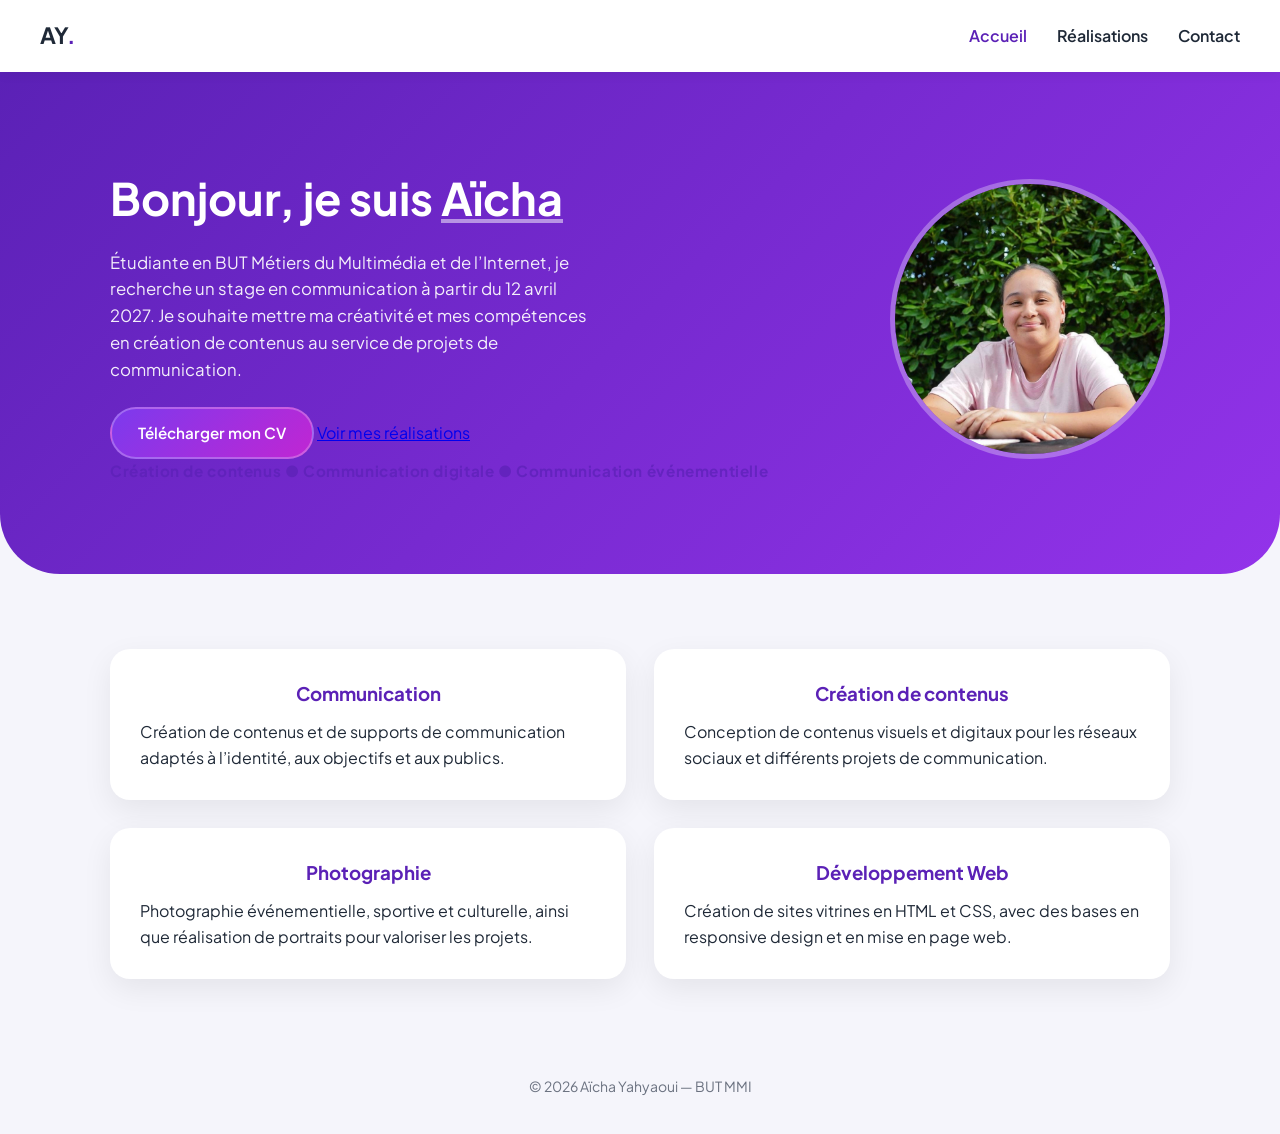
==== index.html @ 2c654902 "Update index.html" ====
<!DOCTYPE html>
<html lang="fr">

<head>
    <meta charset="UTF-8">
    <meta name="viewport" content="width=device-width, initial-scale=1.0">
    <title>Aïcha Yahyaoui | Portfolio</title>

    <link rel="stylesheet" href="style.css">

    <link href="https://fonts.googleapis.com/css2?family=Plus+Jakarta+Sans:wght@400;600;700&display=swap"
        rel="stylesheet">
</head>

<body>

    <!-- NAVBAR -->
    <nav class="navbar">
        <div class="logo">AY<span>.</span></div>

        <button class="burger" id="burger" aria-label="Menu">
            <span></span>
            <span></span>
            <span></span>
        </button>

        <ul class="nav-links" id="nav-links">
            <li><a href="index.html" class="active">Accueil</a></li>
            <li><a href="realisations.html">Réalisations</a></li>
            <li><a href="contact.html">Contact</a></li>
        </ul>
    </nav>


    <!-- HERO -->
    <section class="hero">
        <div class="container hero-flex">

            <div class="hero-content">

                <h1>Bonjour, je suis <span>Aïcha</span></h1>

                <p>
                    Étudiante en BUT Métiers du Multimédia et de l’Internet, 
                    je recherche un stage en communication à partir du 12 avril 2027.
                    Je souhaite mettre ma créativité et mes compétences en création 
                    de contenus au service de projets de communication.
                </p>

                <a href="CV- YAHYAOUI AICHA.pdf" download class="cv-btn">
                    Télécharger mon CV
                </a>

                <a href="realisations.html" class="real-btn">
                    Voir mes réalisations
                </a>

                <h3 style="text-align:center; color:var(--primary); opacity:0.7; font-size:0.95rem; letter-spacing:0.04em;">
                    Création de contenus ● Communication digitale ● Communication événementielle
                </h3>

            </div>


            <div class="hero-image">
                <img src="ta-photo.jpg" alt="Aïcha Yahyaoui">
            </div>

        </div>
    </section>


    <br>


    <!-- CARTES -->
    <section class="pathway">

        <div class="container">

            <div class="path-card">

                <!-- COMMUNICATION -->
                <div class="path-item">
                    <h3>Communication</h3>

                    <p>
                        Création de contenus et de supports de communication
                        adaptés à l’identité, aux objectifs et aux publics.
                    </p>
                </div>


                <!-- CRÉATION DE CONTENUS -->
                <div class="path-item">
                    <h3>Création de contenus</h3>

                    <p>
                        Conception de contenus visuels et digitaux pour les
                        réseaux sociaux et différents projets de communication.
                    </p>
                </div>


                <!-- PHOTOGRAPHIE -->
                <div class="path-item">
                    <h3>Photographie</h3>

                    <p>
                        Photographie événementielle, sportive et culturelle,
                        ainsi que réalisation de portraits pour valoriser les projets.
                    </p>
                </div>


                <!-- DÉVELOPPEMENT WEB -->
                <div class="path-item">
                    <h3>Développement Web</h3>

                    <p>
                        Création de sites vitrines en HTML et CSS, avec des bases
                        en responsive design et en mise en page web.
                    </p>
                </div>

            </div>

        </div>

    </section>


    <!-- FOOTER -->
    <footer>
        © 2026 Aïcha Yahyaoui — BUT MMI
    </footer>


    <!-- MENU BURGER -->
    <script>

        const burger = document.getElementById('burger');
        const navLinks = document.getElementById('nav-links');

        burger.addEventListener('click', () => {
            navLinks.classList.toggle('open');
        });

        navLinks.querySelectorAll('a').forEach(a => 
            a.addEventListener('click', () => {
                navLinks.classList.remove('open');
            })
        );

    </script>

</body>

</html>
---- style.css ----
/* ================= VARIABLES ================= */

:root {
  --primary: #5b21b6;
  --secondary: #9333ea;
  --bg-light: #f5f5fb;
  --text-dark: #1f2937;
  --white: #ffffff;
  --shadow: 0 10px 30px rgba(0,0,0,0.07);
}

/* ================= RESET ================= */

*, *::before, *::after {
  margin: 0;
  padding: 0;
  box-sizing: border-box;
}

body {
  font-family: 'Plus Jakarta Sans', sans-serif;
  background: var(--bg-light);
  color: var(--text-dark);
  line-height: 1.6;
}

/* ================= CONTAINER ================= */

.container {
  max-width: 1100px;
  margin: auto;
  padding: 0 20px;
}

/* ================= NAVBAR ================= */

.navbar {
  padding: 18px 40px;
  display: flex;
  justify-content: space-between;
  align-items: center;
  background: white;
  box-shadow: 0 2px 12px rgba(0,0,0,0.06);
  position: sticky;
  top: 0;
  z-index: 100;
}

.logo {
  font-size: 1.4rem;
  font-weight: 700;
}

.logo span {
  color: var(--primary);
}

/* Burger button - caché sur desktop */
.burger {
  display: none;
  flex-direction: column;
  gap: 5px;
  cursor: pointer;
  background: none;
  border: none;
  padding: 4px;
}

.burger span {
  display: block;
  width: 26px;
  height: 3px;
  background: var(--text-dark);
  border-radius: 3px;
  transition: 0.3s;
}

.nav-links {
  display: flex;
  gap: 30px;
  list-style: none;
}

.nav-links a {
  text-decoration: none;
  color: var(--text-dark);
  font-weight: 600;
  transition: color 0.2s;
}

.nav-links a:hover,
.nav-links a.active {
  color: var(--primary);
}

/* ================= HERO ================= */

.hero {
  background: linear-gradient(135deg, var(--primary), var(--secondary));
  color: white;
  padding: 90px 0;
  border-radius: 0 0 60px 60px;
}

.hero-small {
  padding: 60px 20px;
  text-align: center;
}

.hero-small h1 {
  font-size: clamp(1.8rem, 5vw, 2.8rem);
}

.hero-flex {
  display: flex;
  align-items: center;
  justify-content: space-between;
  gap: 60px;
}

.hero-content h1 {
  font-size: clamp(1.8rem, 4vw, 2.8rem);
  margin-bottom: 16px;
}

.hero-content h1 span {
  text-decoration: underline;
  text-decoration-color: rgba(255,255,255,0.5);
}

.hero-content p {
  font-size: 1.05rem;
  opacity: 0.92;
  max-width: 480px;
  margin-bottom: 8px;
}

.hero-image img {
  width: 280px;
  height: 280px;
  border-radius: 50%;
  object-fit: cover;
  border: 5px solid rgba(255,255,255,0.3);
  flex-shrink: 0;
}

/* ================= TAGLINE ================= */

.tagline {
  text-align: center;
  font-size: 0.95rem;
  font-weight: 600;
  color: var(--primary);
  letter-spacing: 0.04em;
  padding: 28px 16px 0;
  opacity: 0.75;
}

/* ================= SECTION TITLES ================= */

.section-title {
  font-size: clamp(1.4rem, 4vw, 2rem);
  font-weight: 700;
  text-align: center;
  margin: 80px 0 50px;
  position: relative;
}

.section-title::after {
  content: "";
  display: block;
  width: 60px;
  height: 4px;
  background: linear-gradient(135deg, #5b21b6, #9333ea);
  margin: 15px auto 0;
  border-radius: 4px;
}

/* ================= BOUTONS ================= */

.project-btn,
.voir-galerie-btn,
.social-btn,
.btn-projet {
  display: inline-block;
  padding: 12px 26px;
  border-radius: 40px;
  background: linear-gradient(135deg, var(--primary), var(--secondary));
  color: white;
  text-decoration: none;
  font-weight: 600;
  margin-top: 15px;
  transition: 0.3s ease;
  font-size: 0.95rem;
}

.project-btn:hover,
.voir-galerie-btn:hover,
.social-btn:hover,
.btn-projet:hover {
  transform: translateY(-3px);
  box-shadow: 0 10px 25px rgba(91,33,182,0.3);
}

/* Bouton CV — violet clair distinct */
.cv-btn {
  display: inline-block;
  padding: 12px 26px;
  border-radius: 40px;
  background: linear-gradient(135deg, #7c3aed, #c026d3);
  color: white;
  text-decoration: none;
  font-weight: 600;
  margin-top: 15px;
  transition: 0.3s ease;
  font-size: 0.95rem;
  border: 2px solid rgba(255,255,255,0.25);
}

.cv-btn:hover {
  transform: translateY(-3px);
  box-shadow: 0 10px 25px rgba(192,38,211,0.35);
}

/* ================= PATH CARDS ================= */

.path-card {
  display: grid;
  grid-template-columns: repeat(2, 1fr);
  gap: 28px;
  padding: 50px 0 60px;
}

.path-item {
  background: white;
  padding: 30px;
  border-radius: 20px;
  box-shadow: var(--shadow);
}

.path-item h3 {
  color: var(--primary);
  margin-bottom: 10px;
  text-align: center;
}



@media (max-width: 600px) {
  .path-card {
    grid-template-columns: 1fr;
  }
}

/* ================= GRILLES PHOTOS ================= */

.preview-grid,
.galerie-grid {
  display: grid;
  grid-template-columns: repeat(3, 1fr);
  gap: 24px;
  margin: 30px 0 40px;
}

/* ================= PHOTO CARD ================= */

.photo-card {
  width: 100%;
  aspect-ratio: 4/5;
  border-radius: 20px;
  overflow: hidden;
  position: relative;
  background: white;
  box-shadow: 0 10px 30px rgba(0,0,0,0.08);
  transition: 0.3s ease;
}

.photo-card img {
  width: 100%;
  height: 100%;
  object-fit: cover;
  display: block;
}

.photo-card:hover {
  transform: translateY(-5px);
  box-shadow: 0 18px 40px rgba(0,0,0,0.13);
}

/* Overlay hover PC */
.photo-overlay {
  position: absolute;
  inset: 0;
  background: rgba(0,0,0,0.62);
  color: white;
  display: flex;
  flex-direction: column;
  justify-content: center;
  align-items: center;
  opacity: 0;
  transition: 0.3s;
  text-align: center;
  padding: 20px;
}

.photo-card:hover .photo-overlay {
  opacity: 1;
}

.photo-overlay h3,
.photo-overlay h4 {
  font-size: 1.1rem;
  margin-bottom: 6px;
}

.photo-overlay p {
  font-size: 0.88rem;
  opacity: 0.85;
}

/* Voir galerie centré */
.voir-galerie-btn {
  display: block;
  width: fit-content;
  margin: 0 auto 20px;
}

/* ================= SNAP CARD ================= */

.snap-card {
  display: flex;
  gap: 40px;
  background: white;
  padding: 40px;
  border-radius: 25px;
  box-shadow: var(--shadow);
  align-items: center;
}

.filtre-img {
  width: 220px;
  border-radius: 20px;
  flex-shrink: 0;
}

.snap-text {
  flex: 1;
}

.snap-qr-container {
  margin-top: 20px;
}

.snap-qr {
  width: 110px;
  border-radius: 12px;
  cursor: pointer;
  transition: 0.3s;
  margin-top: 8px;
  display: block;
}

.snap-qr:hover {
  transform: scale(1.12);
}

/* ================= PROJECT CARD ================= */

.project-card {
  background: white;
  padding: 40px;
  border-radius: 25px;
  box-shadow: var(--shadow);
  transition: 0.3s ease;
}

.project-card:hover {
  transform: translateY(-5px);
}

/* ================= GALERIE PROJET ================= */

.galerie-projet {
  display: grid;
  grid-template-columns: repeat(2, 1fr);
  gap: 20px;
  margin: 24px 0 20px;
}

.galerie-projet img {
  width: 100%;
  border-radius: 14px;
  box-shadow: 0 6px 20px rgba(0,0,0,0.12);
  transition: 0.3s ease;
}

.galerie-projet img:hover {
  transform: scale(1.03);
}

/* ================= CONTACT ================= */

.contact-section {
  display: flex;
  gap: 60px;
  padding: 70px 5%;
  align-items: flex-start;
  justify-content: space-between;
}

.contact-left {
  max-width: 420px;
  flex-shrink: 0;
}

.contact-card {
  background: white;
  border: 2px solid var(--primary);
  padding: 14px 18px;
  border-radius: 18px;
  margin-top: 14px;
}

.contact-card a {
  color: var(--text-dark);
  text-decoration: none;
  font-weight: 500;
}

.contact-card a:hover {
  color: var(--primary);
}

.contact-right {
  background: white;
  padding: 50px;
  border-radius: 28px;
  box-shadow: 0 20px 50px rgba(0,0,0,0.08);
  flex: 1;
  max-width: 600px;
  width: 100%;
}

.contact-right input,
.contact-right textarea {
  padding: 16px;
  border-radius: 14px;
  border: 1px solid #ddd;
  width: 100%;
  margin-bottom: 14px;
  font-size: 15px;
  font-family: inherit;
}

.contact-right button {
  width: 100%;
  padding: 16px;
  border-radius: 40px;
  border: none;
  background: linear-gradient(135deg, #5b21b6, #9333ea);
  color: white;
  font-weight: 600;
  cursor: pointer;
  transition: 0.3s;
  font-size: 1rem;
}

.contact-right button:hover {
  transform: translateY(-2px);
  box-shadow: 0 10px 25px rgba(91,33,182,0.3);
}

/* ================= SECTIONS SPACING ================= */

.photo-section,
.snap-section,
.web-section,
.galerie-section {
  padding: 6px 0 16px;
}

.photo-section .container,
.snap-section .container,
.web-section .container {
  display: flex;
  flex-direction: column;
  gap: 20px;
}

.photo-section .container h2,
.snap-section .container h2,
.web-section .container h2 {
  font-size: clamp(1.3rem, 3.5vw, 1.7rem);
  font-weight: 700;
  margin: 24px 0 4px;
  position: relative;
  display: inline-block;
}

.photo-section .container h2::after,
.snap-section .container h2::after,
.web-section .container h2::after {
  content: "";
  display: block;
  width: 120px;
  height: 4px;
  background: linear-gradient(135deg, #5b21b6, #9333ea);
  margin-top: 8px;
  border-radius: 4px;
}

/* ================= FOOTER ================= */

footer {
  display: flex;
  justify-content: center;
  align-items: center;
  padding: 36px 20px;
  color: #6b7280;
  font-size: 14px;
  text-align: center;
}

/* ===================================================
   RESPONSIVE — TABLETTE (≤900px)
=================================================== */

@media (max-width: 900px) {

  .navbar {
    padding: 16px 24px;
  }

  .hero {
    padding: 60px 0;
    border-radius: 0 0 40px 40px;
  }

  .hero-flex {
    flex-direction: column-reverse;
    text-align: center;
    gap: 30px;
    padding: 0 20px;
  }

  .hero-content p {
    margin: 0 auto 8px;
  }

  .hero-image img {
    width: 200px;
    height: 200px;
  }

  .preview-grid,
  .galerie-grid {
    grid-template-columns: repeat(2, 1fr);
    gap: 16px;
  }

  .snap-card {
    flex-direction: column;
    text-align: center;
    padding: 30px 24px;
  }

  .filtre-img {
    width: 180px;
    margin: 0 auto;
  }

  .snap-qr {
    margin: 8px auto 0;
  }

  .contact-section {
    flex-direction: column;
    padding: 50px 5%;
  }

  .contact-left {
    max-width: 100%;
    width: 100%;
    text-align: center;
  }

  .contact-right {
    width: 100%;
    max-width: 100%;
    padding: 36px 28px;
  }
}

/* ===================================================
   RESPONSIVE — MOBILE (≤600px)
=================================================== */

@media (max-width: 600px) {

  /* --- Navbar burger --- */
  .navbar {
    flex-wrap: wrap;
    padding: 14px 20px;
    gap: 0;
  }

  .burger {
    display: flex;
  }

  .nav-links {
    display: none;
    flex-direction: column;
    gap: 16px;
    width: 100%;
    padding: 16px 0 8px;
    text-align: center;
  }

  .nav-links.open {
    display: flex;
  }

  /* --- Hero --- */
  .hero {
    padding: 50px 0 40px;
    border-radius: 0 0 30px 30px;
  }

  .hero-flex {
    gap: 24px;
    padding: 0 16px;
  }

  .hero-image img {
    width: 150px;
    height: 150px;
  }

  /* --- Grilles 1 colonne --- */
  .preview-grid,
  .galerie-grid {
    grid-template-columns: 1fr;
    gap: 16px;
  }

  .photo-card {
    aspect-ratio: 4/3;
  }

  /* Overlay visible aussi au touch sur mobile */
  .photo-overlay {
    opacity: 1;
    background: linear-gradient(to top, rgba(0,0,0,0.7) 0%, transparent 60%);
    justify-content: flex-end;
    padding-bottom: 16px;
  }

  /* --- Galerie projet --- */
  .galerie-projet {
    grid-template-columns: 1fr;
  }

  /* --- Sections --- */
  .section-title {
    margin: 50px 0 30px;
  }

  .project-card {
    padding: 24px 18px;
  }

  .snap-card {
    padding: 24px 16px;
  }

  .contact-right {
    padding: 28px 18px;
  }

  .contact-section {
    padding: 40px 5%;
    gap: 30px;
  }

  footer {
    padding: 28px 20px;
    font-size: 13px;
  }
}
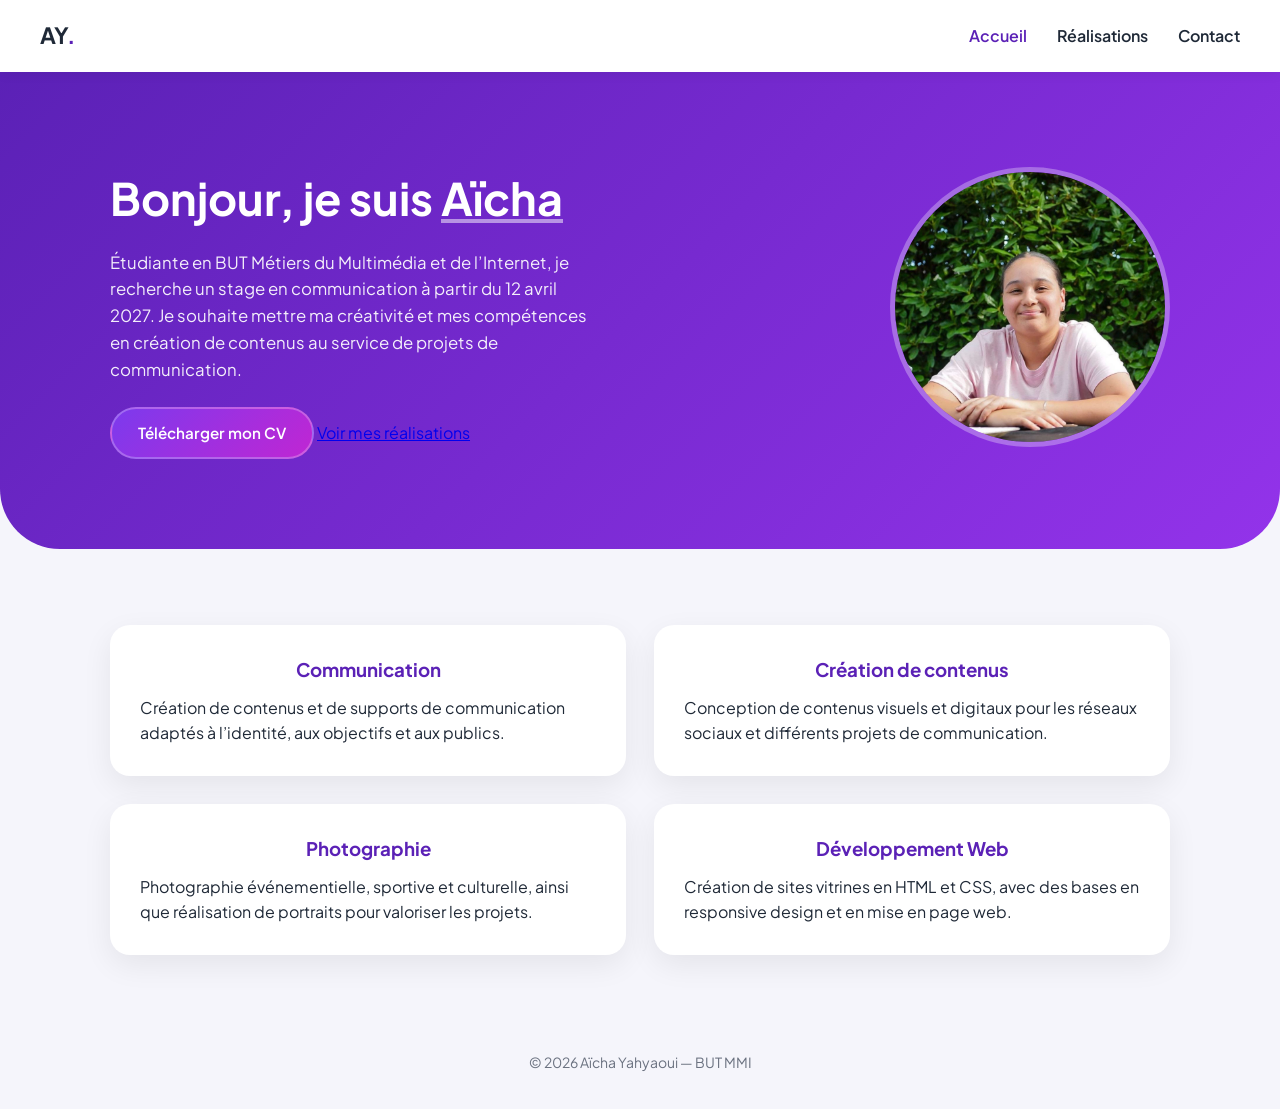
==== commit 7cb53421: "Remove subtitle from index.html Removed the subtitle from the index.html file." ====
--- a/index.html
+++ b/index.html
@@ -55,9 +55,7 @@
                     Voir mes réalisations
                 </a>
 
-                <h3 style="text-align:center; color:var(--primary); opacity:0.7; font-size:0.95rem; letter-spacing:0.04em;">
-                    Création de contenus ● Communication digitale ● Communication événementielle
-                </h3>
+             
 
             </div>
 
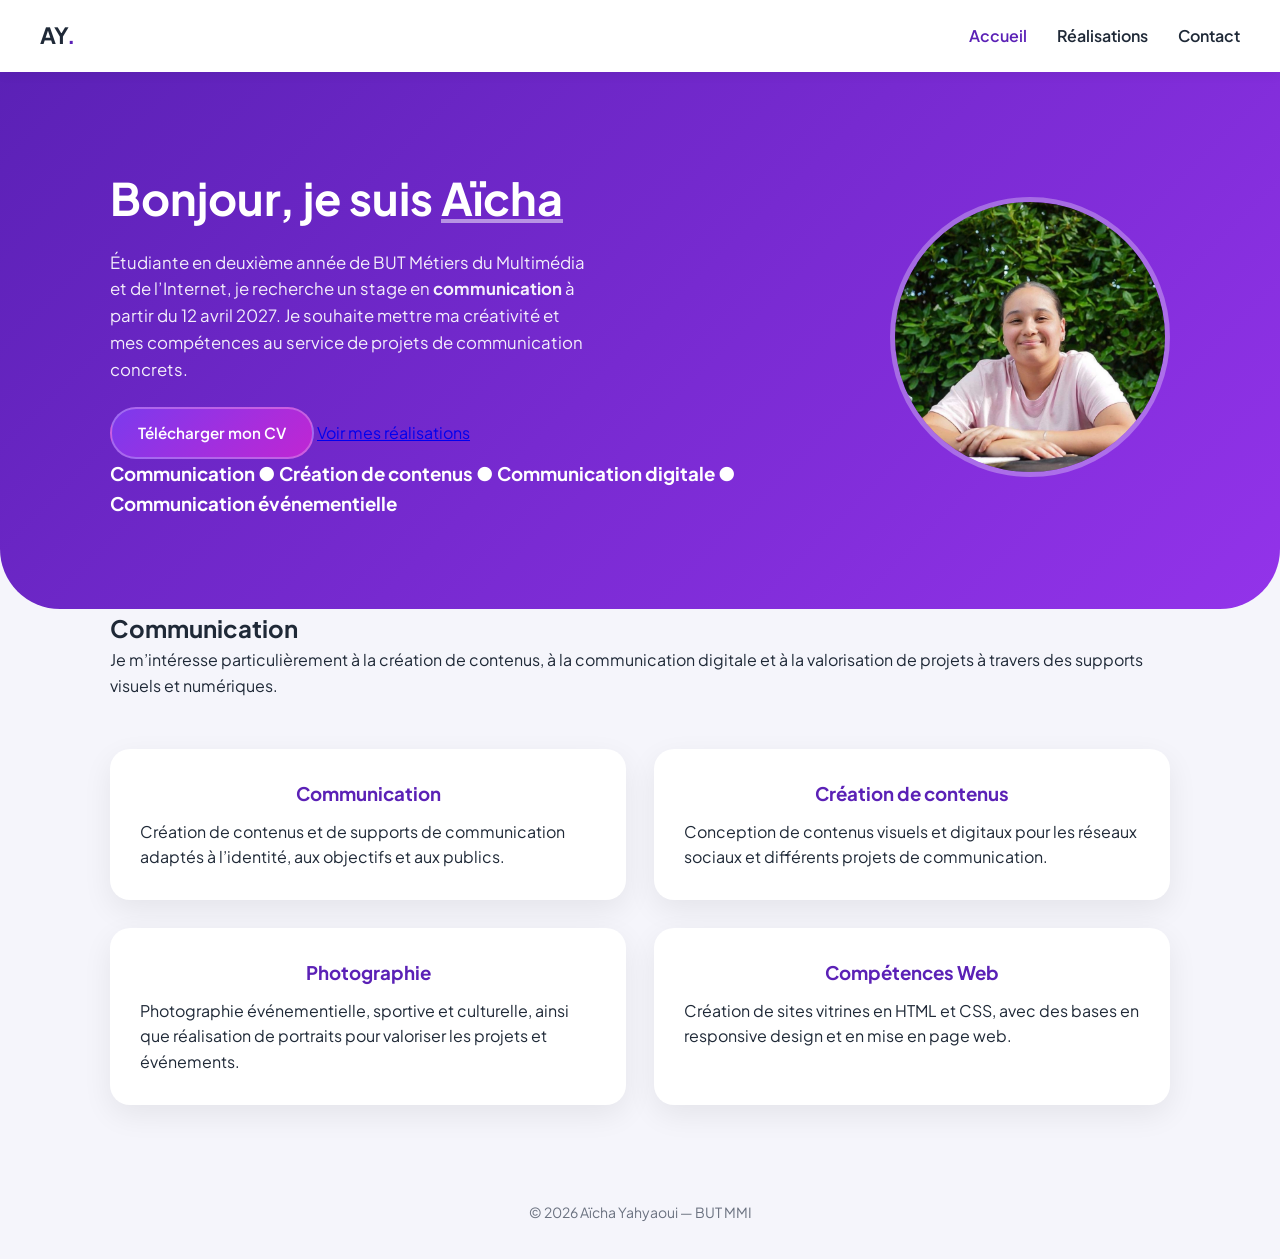
==== commit 3fc8e976: "Update index.html" ====
--- a/index.html
+++ b/index.html
@@ -41,21 +41,27 @@
                 <h1>Bonjour, je suis <span>Aïcha</span></h1>
 
                 <p>
-                    Étudiante en BUT Métiers du Multimédia et de l’Internet, 
-                    je recherche un stage en communication à partir du 12 avril 2027.
-                    Je souhaite mettre ma créativité et mes compétences en création 
-                    de contenus au service de projets de communication.
+                    Étudiante en deuxième année de BUT Métiers du Multimédia et de l’Internet,
+                    je recherche un stage en <strong>communication</strong> à partir du 12 avril 2027.
+                    Je souhaite mettre ma créativité et mes compétences au service de projets
+                    de communication concrets.
                 </p>
 
-                <a href="CV- YAHYAOUI AICHA.pdf" download class="cv-btn">
-                    Télécharger mon CV
-                </a>
+                <div class="hero-buttons">
 
-                <a href="realisations.html" class="real-btn">
-                    Voir mes réalisations
-                </a>
+                    <a href="CV- YAHYAOUI AICHA.pdf" download class="cv-btn">
+                        Télécharger mon CV
+                    </a>
 
-             
+                    <a href="realisations.html" class="real-btn">
+                        Voir mes réalisations
+                    </a>
+
+                </div>
+
+                <h3 class="hero-subtitle">
+                    Communication ● Création de contenus ● Communication digitale ● Communication événementielle
+                </h3>
 
             </div>
 
@@ -68,7 +74,22 @@
     </section>
 
 
-    <br>
+    <!-- DOMAINE -->
+    <section class="communication-intro">
+
+        <div class="container">
+
+            <h2>Communication</h2>
+
+            <p>
+                Je m’intéresse particulièrement à la création de contenus,
+                à la communication digitale et à la valorisation de projets
+                à travers des supports visuels et numériques.
+            </p>
+
+        </div>
+
+    </section>
 
 
     <!-- CARTES -->
@@ -80,45 +101,54 @@
 
                 <!-- COMMUNICATION -->
                 <div class="path-item">
+
                     <h3>Communication</h3>
 
                     <p>
                         Création de contenus et de supports de communication
                         adaptés à l’identité, aux objectifs et aux publics.
                     </p>
+
                 </div>
 
 
                 <!-- CRÉATION DE CONTENUS -->
                 <div class="path-item">
+
                     <h3>Création de contenus</h3>
 
                     <p>
                         Conception de contenus visuels et digitaux pour les
                         réseaux sociaux et différents projets de communication.
                     </p>
+
                 </div>
 
 
                 <!-- PHOTOGRAPHIE -->
                 <div class="path-item">
+
                     <h3>Photographie</h3>
 
                     <p>
                         Photographie événementielle, sportive et culturelle,
-                        ainsi que réalisation de portraits pour valoriser les projets.
+                        ainsi que réalisation de portraits pour valoriser
+                        les projets et événements.
                     </p>
+
                 </div>
 
 
-                <!-- DÉVELOPPEMENT WEB -->
+                <!-- WEB -->
                 <div class="path-item">
-                    <h3>Développement Web</h3>
+
+                    <h3>Compétences Web</h3>
 
                     <p>
-                        Création de sites vitrines en HTML et CSS, avec des bases
-                        en responsive design et en mise en page web.
+                        Création de sites vitrines en HTML et CSS,
+                        avec des bases en responsive design et en mise en page web.
                     </p>
+
                 </div>
 
             </div>
@@ -144,11 +174,11 @@
             navLinks.classList.toggle('open');
         });
 
-        navLinks.querySelectorAll('a').forEach(a => 
+        navLinks.querySelectorAll('a').forEach(a => {
             a.addEventListener('click', () => {
                 navLinks.classList.remove('open');
-            })
-        );
+            });
+        });
 
     </script>
 
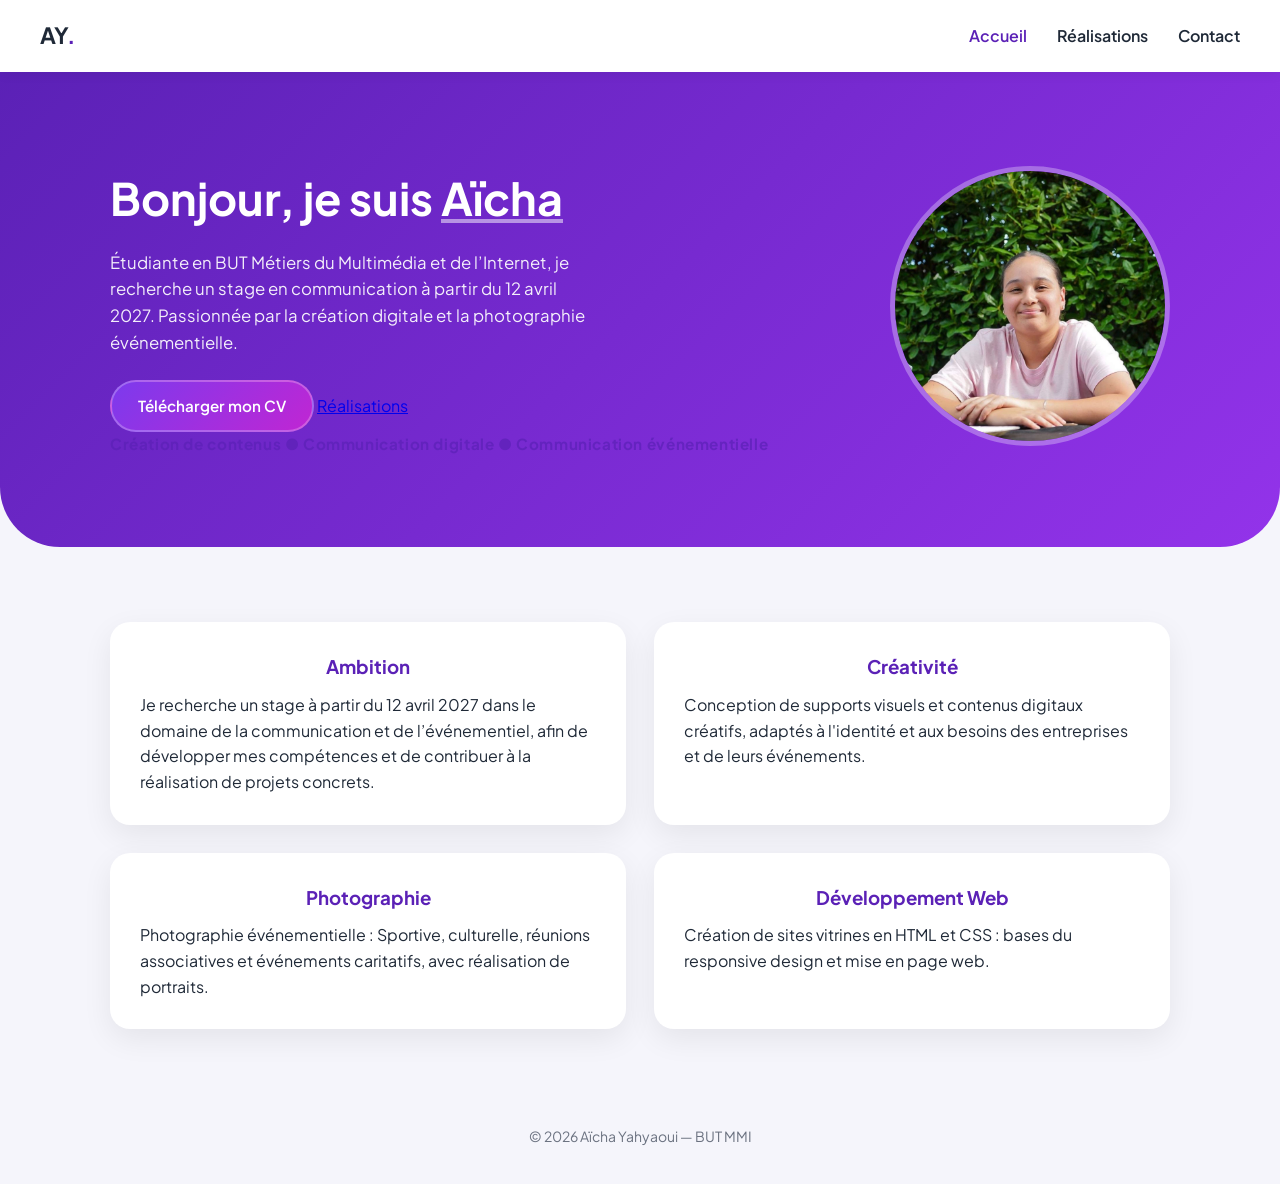
==== commit 6dd00a4c: "Update index.html" ====
--- a/index.html
+++ b/index.html
@@ -5,9 +5,7 @@
     <meta charset="UTF-8">
     <meta name="viewport" content="width=device-width, initial-scale=1.0">
     <title>Aïcha Yahyaoui | Portfolio</title>
-
     <link rel="stylesheet" href="style.css">
-
     <link href="https://fonts.googleapis.com/css2?family=Plus+Jakarta+Sans:wght@400;600;700&display=swap"
         rel="stylesheet">
 </head>
@@ -31,40 +29,27 @@
         </ul>
     </nav>
 
-
     <!-- HERO -->
     <section class="hero">
         <div class="container hero-flex">
 
             <div class="hero-content">
-
                 <h1>Bonjour, je suis <span>Aïcha</span></h1>
-
                 <p>
-                    Étudiante en deuxième année de BUT Métiers du Multimédia et de l’Internet,
-                    je recherche un stage en <strong>communication</strong> à partir du 12 avril 2027.
-                    Je souhaite mettre ma créativité et mes compétences au service de projets
-                    de communication concrets.
+                    Étudiante en BUT Métiers du Multimédia et de l’Internet, je recherche un stage en communication à partir du 12 avril 2027.
+                    Passionnée par la création digitale et la photographie événementielle.
                 </p>
-
-                <div class="hero-buttons">
-
-                    <a href="CV- YAHYAOUI AICHA.pdf" download class="cv-btn">
-                        Télécharger mon CV
-                    </a>
-
-                    <a href="realisations.html" class="real-btn">
-                        Voir mes réalisations
-                    </a>
-
-                </div>
-
-                <h3 class="hero-subtitle">
-                    Communication ● Création de contenus ● Communication digitale ● Communication événementielle
-                </h3>
-
+                <a href="CV- YAHYAOUI AICHA.pdf" download class="cv-btn">
+                    Télécharger mon CV
+                </a> 
+                <a href="realisations.html">Réalisations</a>
+                   
+                    
+                </a> 
+                <h3 style="text-align:center; color:var(--primary); opacity:0.7; font-size:0.95rem; letter-spacing:0.04em;">
+       Création de contenus ● Communication digitale ● Communication événementielle
+    </h3>
             </div>
-
 
             <div class="hero-image">
                 <img src="ta-photo.jpg" alt="Aïcha Yahyaoui">
@@ -73,115 +58,63 @@
         </div>
     </section>
 
-
-    <!-- DOMAINE -->
-    <section class="communication-intro">
-
-        <div class="container">
-
-            <h2>Communication</h2>
-
-            <p>
-                Je m’intéresse particulièrement à la création de contenus,
-                à la communication digitale et à la valorisation de projets
-                à travers des supports visuels et numériques.
-            </p>
-
-        </div>
-
-    </section>
-
+    <br>
+    
 
     <!-- CARTES -->
     <section class="pathway">
-
         <div class="container">
-
             <div class="path-card">
 
-                <!-- COMMUNICATION -->
                 <div class="path-item">
-
-                    <h3>Communication</h3>
-
+                    <h3>Ambition</h3>
                     <p>
-                        Création de contenus et de supports de communication
-                        adaptés à l’identité, aux objectifs et aux publics.
+                        Je recherche un stage à partir du 12 avril 2027 dans le domaine de la communication et de l’événementiel, afin de développer mes compétences et de contribuer à la réalisation de projets concrets.
                     </p>
-
                 </div>
 
-
-                <!-- CRÉATION DE CONTENUS -->
                 <div class="path-item">
-
-                    <h3>Création de contenus</h3>
-
+                    <h3>Créativité</h3>
                     <p>
-                        Conception de contenus visuels et digitaux pour les
-                        réseaux sociaux et différents projets de communication.
+                        Conception de supports visuels et contenus
+                        digitaux créatifs, adaptés à l'identité et aux besoins des entreprises
+                        et de leurs événements.
                     </p>
-
                 </div>
 
-
-                <!-- PHOTOGRAPHIE -->
                 <div class="path-item">
-
                     <h3>Photographie</h3>
-
                     <p>
-                        Photographie événementielle, sportive et culturelle,
-                        ainsi que réalisation de portraits pour valoriser
-                        les projets et événements.
+                        Photographie événementielle : Sportive, culturelle,
+                        réunions associatives et événements caritatifs,
+                        avec réalisation de portraits.
                     </p>
-
                 </div>
 
-
-                <!-- WEB -->
                 <div class="path-item">
-
-                    <h3>Compétences Web</h3>
-
+                    <h3>Développement Web</h3>
                     <p>
-                        Création de sites vitrines en HTML et CSS,
-                        avec des bases en responsive design et en mise en page web.
+                        Création de sites vitrines en HTML et CSS :
+                        bases du responsive design et mise en page web.
                     </p>
-
                 </div>
 
             </div>
-
         </div>
-
     </section>
-
 
     <!-- FOOTER -->
     <footer>
         © 2026 Aïcha Yahyaoui — BUT MMI
     </footer>
 
-
-    <!-- MENU BURGER -->
     <script>
-
         const burger = document.getElementById('burger');
         const navLinks = document.getElementById('nav-links');
-
-        burger.addEventListener('click', () => {
-            navLinks.classList.toggle('open');
-        });
-
-        navLinks.querySelectorAll('a').forEach(a => {
-            a.addEventListener('click', () => {
-                navLinks.classList.remove('open');
-            });
-        });
-
+        burger.addEventListener('click', () => navLinks.classList.toggle('open'));
+        navLinks.querySelectorAll('a').forEach(a => a.addEventListener('click', () => navLinks.classList.remove('open')));
     </script>
 
 </body>
 
-</html>
+</html> 
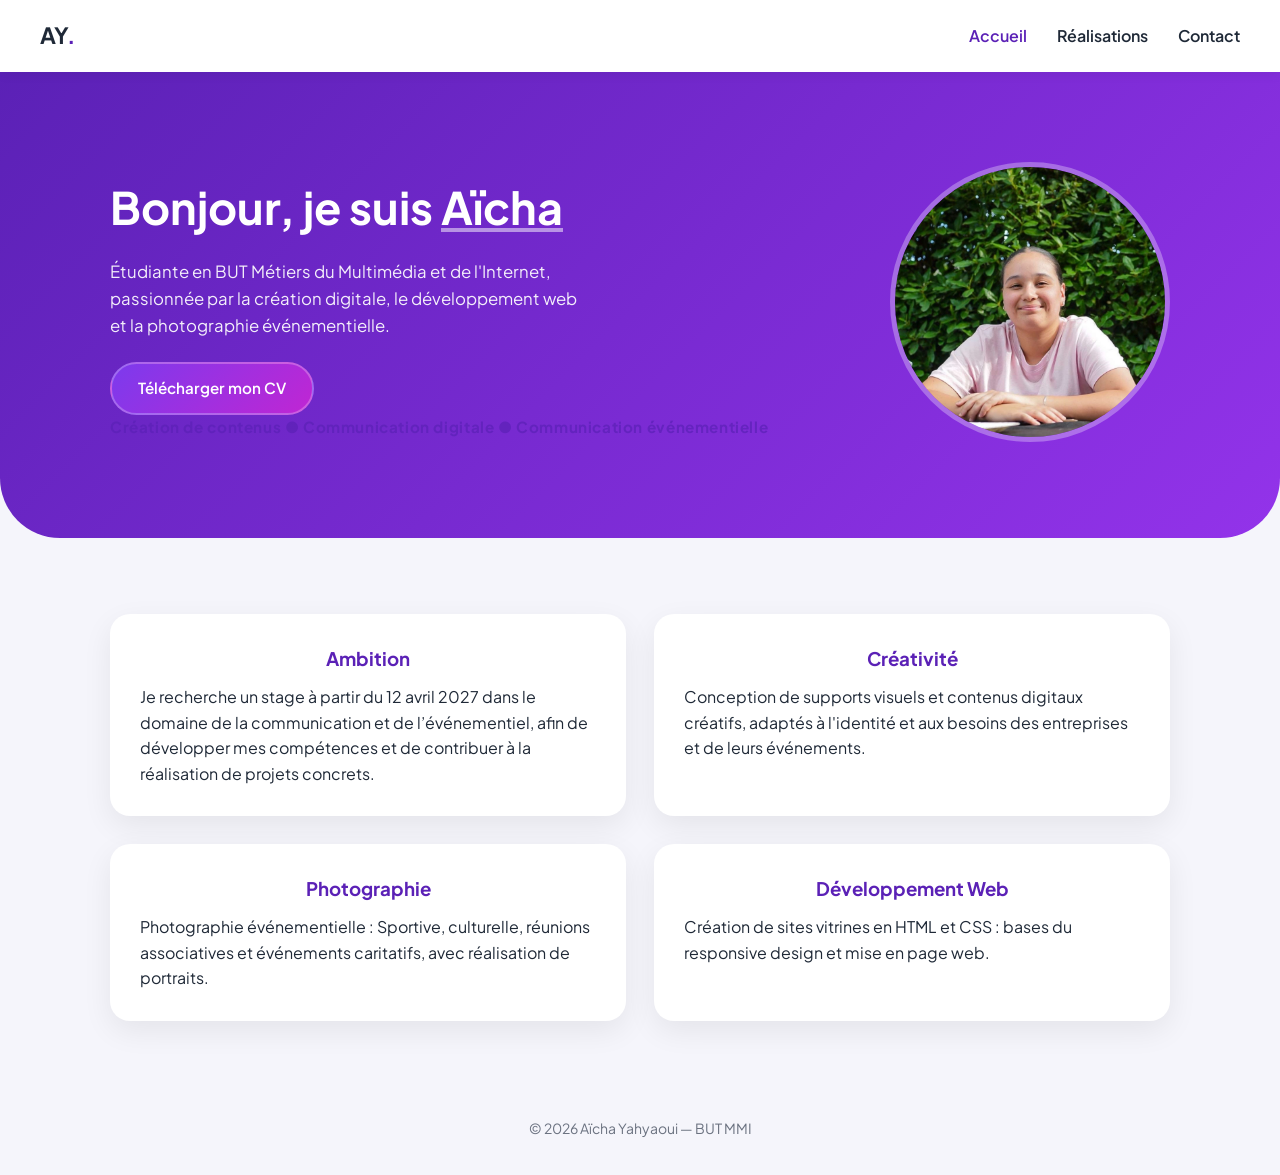
==== commit 061c3bf0: "Revise personal introduction and clean up links Updated personal description and removed a link." ====
--- a/index.html
+++ b/index.html
@@ -36,13 +36,12 @@
             <div class="hero-content">
                 <h1>Bonjour, je suis <span>Aïcha</span></h1>
                 <p>
-                    Étudiante en BUT Métiers du Multimédia et de l’Internet, je recherche un stage en communication à partir du 12 avril 2027.
-                    Passionnée par la création digitale et la photographie événementielle.
+                    Étudiante en BUT Métiers du Multimédia et de l'Internet, passionnée par la création digitale, le développement web et la photographie événementielle.
                 </p>
                 <a href="CV- YAHYAOUI AICHA.pdf" download class="cv-btn">
                     Télécharger mon CV
                 </a> 
-                <a href="realisations.html">Réalisations</a>
+               
                    
                     
                 </a> 
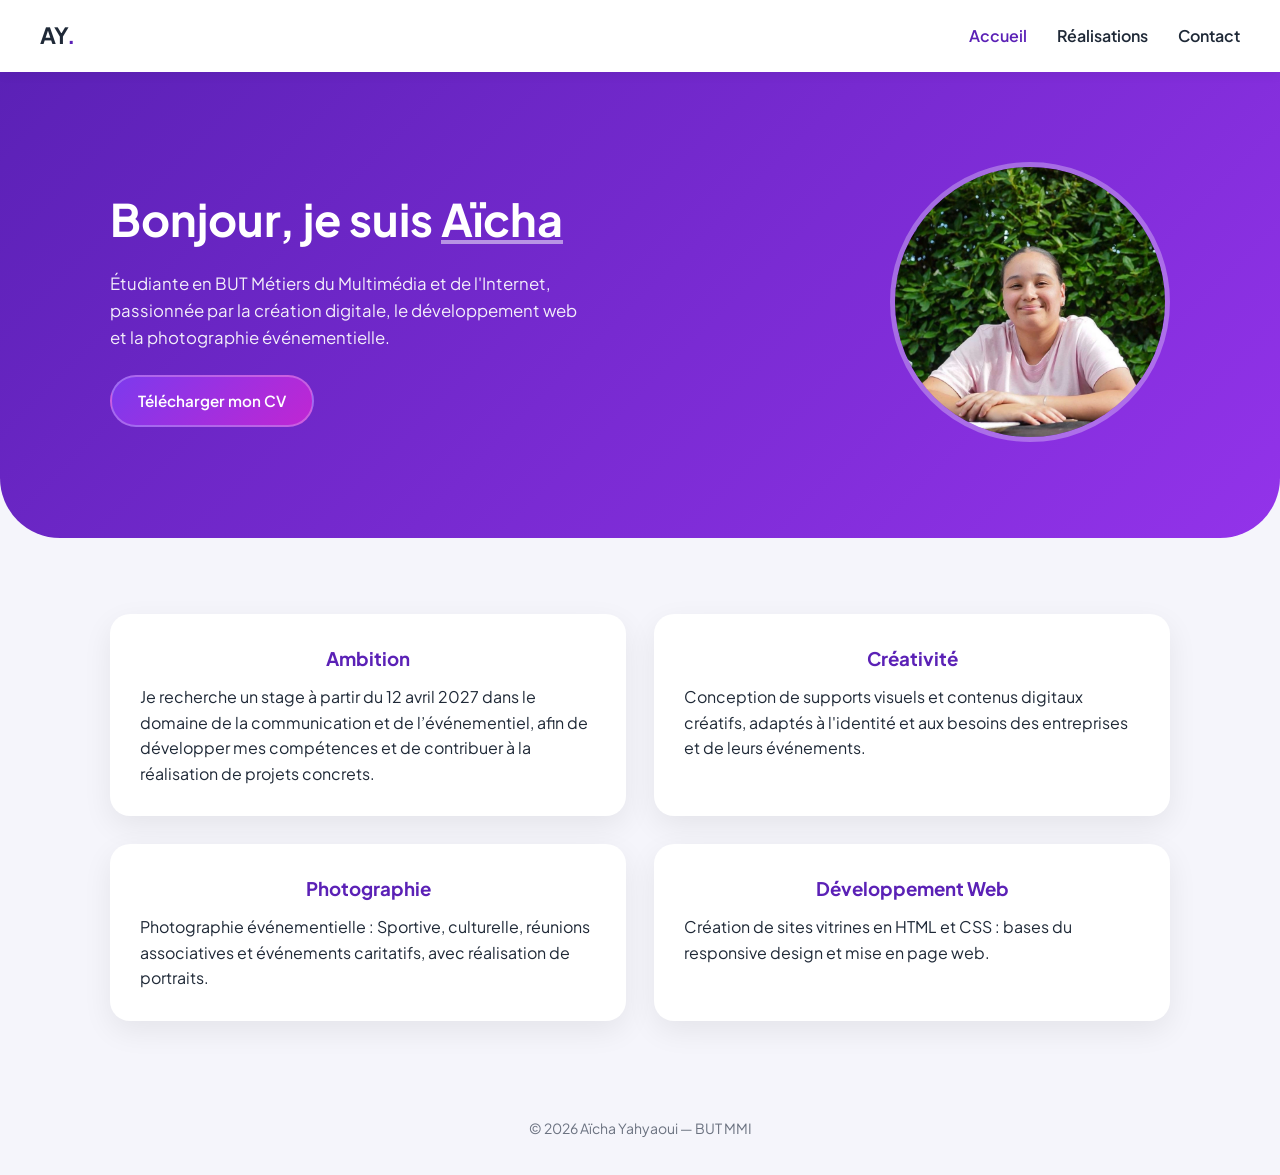
==== commit ec495c38: "Remove subtitle from index.html Removed subtitle from the hero section." ====
--- a/index.html
+++ b/index.html
@@ -45,9 +45,7 @@
                    
                     
                 </a> 
-                <h3 style="text-align:center; color:var(--primary); opacity:0.7; font-size:0.95rem; letter-spacing:0.04em;">
-       Création de contenus ● Communication digitale ● Communication événementielle
-    </h3>
+               
             </div>
 
             <div class="hero-image">
